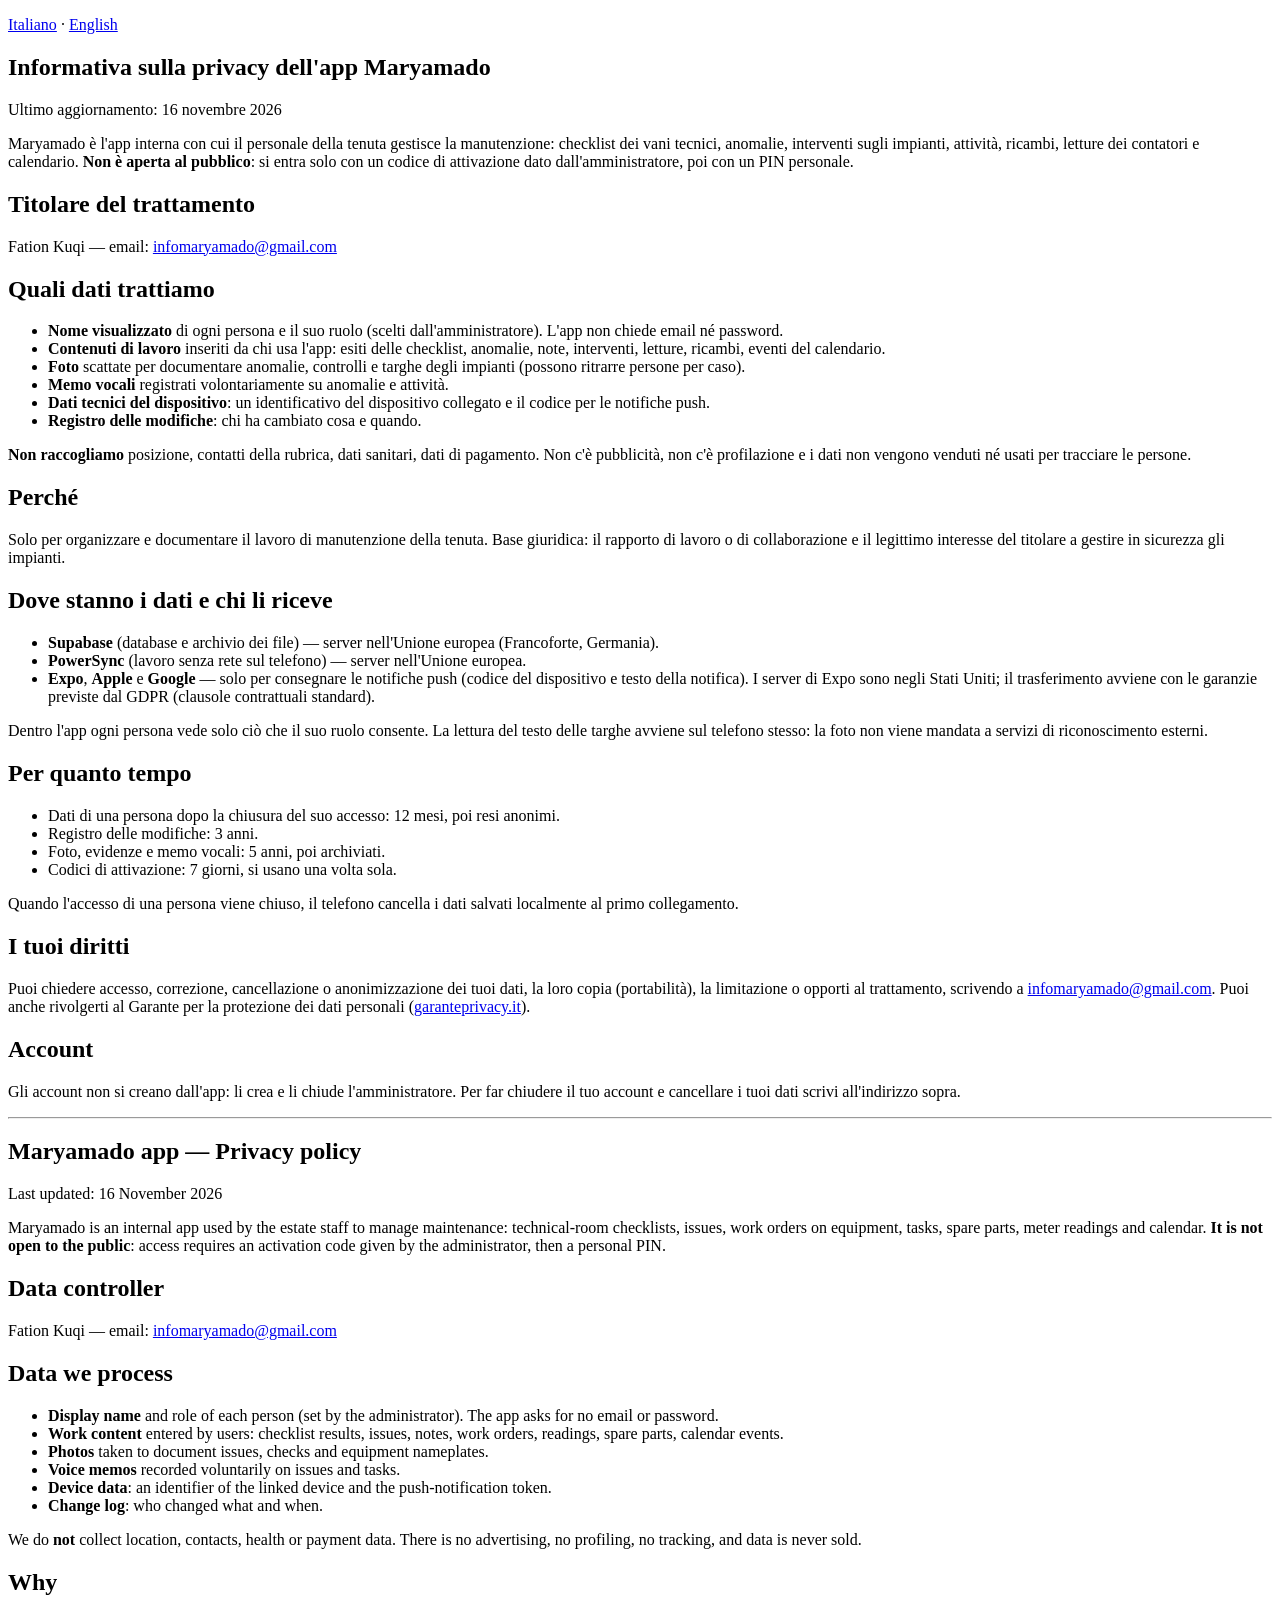
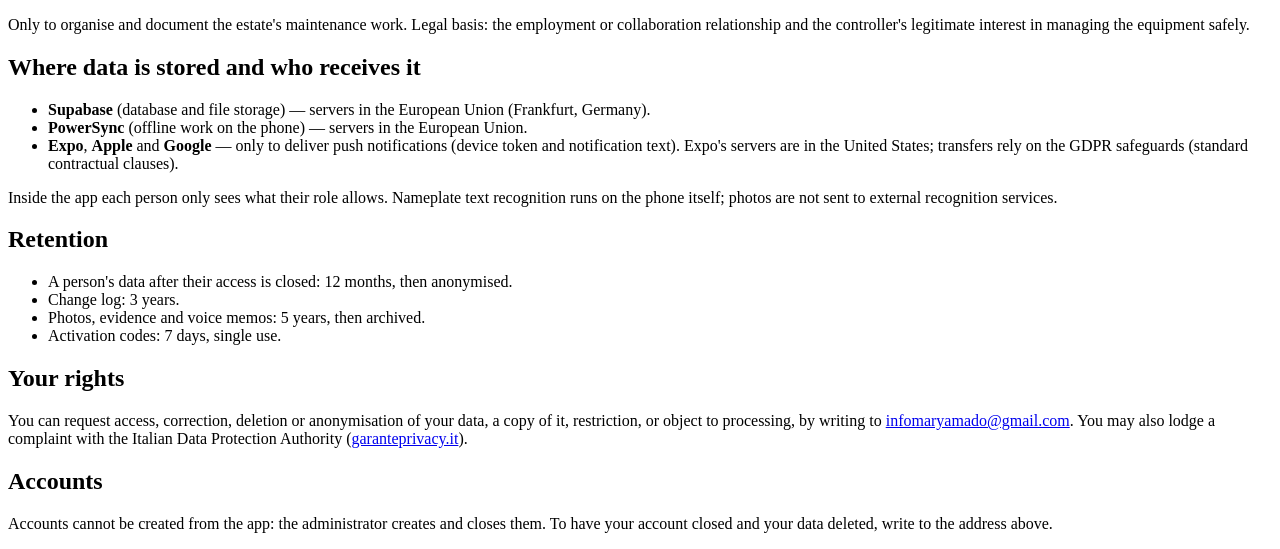
==== privacy.html @ 2108a2eb "Pagina privacy.html" ====
<!doctype html>
<html lang="it">
  <head>
    <meta charset="utf-8" />
    <meta name="viewport" content="width=device-width, initial-scale=1" />
    <title>Maryamado — Informativa sulla privacy / Privacy policy</title>
    <link rel="stylesheet" href="stile.css" />
  </head>
  <body>
    <main>
      <p class="lingue"><a href="#it">Italiano</a> · <a href="#en">English</a></p>

      <section id="it">
        <h1>Informativa sulla privacy dell'app Maryamado</h1>
        <p class="data">Ultimo aggiornamento: 16 novembre 2026</p>

        <p>
          Maryamado è l'app interna con cui il personale della tenuta gestisce la manutenzione:
          checklist dei vani tecnici, anomalie, interventi sugli impianti, attività, ricambi,
          letture dei contatori e calendario. <strong>Non è aperta al pubblico</strong>: si entra
          solo con un codice di attivazione dato dall'amministratore, poi con un PIN personale.
        </p>

        <h2>Titolare del trattamento</h2>
        <p>
          Fation Kuqi — email:
          <a href="mailto:infomaryamado@gmail.com">infomaryamado@gmail.com</a>
        </p>

        <h2>Quali dati trattiamo</h2>
        <ul>
          <li>
            <strong>Nome visualizzato</strong> di ogni persona e il suo ruolo (scelti
            dall'amministratore). L'app non chiede email né password.
          </li>
          <li>
            <strong>Contenuti di lavoro</strong> inseriti da chi usa l'app: esiti delle checklist,
            anomalie, note, interventi, letture, ricambi, eventi del calendario.
          </li>
          <li>
            <strong>Foto</strong> scattate per documentare anomalie, controlli e targhe degli
            impianti (possono ritrarre persone per caso).
          </li>
          <li><strong>Memo vocali</strong> registrati volontariamente su anomalie e attività.</li>
          <li>
            <strong>Dati tecnici del dispositivo</strong>: un identificativo del dispositivo
            collegato e il codice per le notifiche push.
          </li>
          <li><strong>Registro delle modifiche</strong>: chi ha cambiato cosa e quando.</li>
        </ul>
        <p>
          <strong>Non raccogliamo</strong> posizione, contatti della rubrica, dati sanitari, dati di
          pagamento. Non c'è pubblicità, non c'è profilazione e i dati non vengono venduti né usati
          per tracciare le persone.
        </p>

        <h2>Perché</h2>
        <p>
          Solo per organizzare e documentare il lavoro di manutenzione della tenuta. Base giuridica:
          il rapporto di lavoro o di collaborazione e il legittimo interesse del titolare a gestire
          in sicurezza gli impianti.
        </p>

        <h2>Dove stanno i dati e chi li riceve</h2>
        <ul>
          <li>
            <strong>Supabase</strong> (database e archivio dei file) — server nell'Unione europea
            (Francoforte, Germania).
          </li>
          <li>
            <strong>PowerSync</strong> (lavoro senza rete sul telefono) — server nell'Unione
            europea.
          </li>
          <li>
            <strong>Expo</strong>, <strong>Apple</strong> e <strong>Google</strong> — solo per
            consegnare le notifiche push (codice del dispositivo e testo della notifica). I server
            di Expo sono negli Stati Uniti; il trasferimento avviene con le garanzie previste dal
            GDPR (clausole contrattuali standard).
          </li>
        </ul>
        <p>
          Dentro l'app ogni persona vede solo ciò che il suo ruolo consente. La lettura del testo
          delle targhe avviene sul telefono stesso: la foto non viene mandata a servizi di
          riconoscimento esterni.
        </p>

        <h2>Per quanto tempo</h2>
        <ul>
          <li>Dati di una persona dopo la chiusura del suo accesso: 12 mesi, poi resi anonimi.</li>
          <li>Registro delle modifiche: 3 anni.</li>
          <li>Foto, evidenze e memo vocali: 5 anni, poi archiviati.</li>
          <li>Codici di attivazione: 7 giorni, si usano una volta sola.</li>
        </ul>
        <p>
          Quando l'accesso di una persona viene chiuso, il telefono cancella i dati salvati
          localmente al primo collegamento.
        </p>

        <h2>I tuoi diritti</h2>
        <p>
          Puoi chiedere accesso, correzione, cancellazione o anonimizzazione dei tuoi dati, la loro
          copia (portabilità), la limitazione o opporti al trattamento, scrivendo a
          <a href="mailto:infomaryamado@gmail.com">infomaryamado@gmail.com</a>. Puoi anche
          rivolgerti al Garante per la protezione dei dati personali (<a
            href="https://www.garanteprivacy.it"
            >garanteprivacy.it</a
          >).
        </p>

        <h2>Account</h2>
        <p>
          Gli account non si creano dall'app: li crea e li chiude l'amministratore. Per far chiudere
          il tuo account e cancellare i tuoi dati scrivi all'indirizzo sopra.
        </p>
      </section>

      <hr />

      <section id="en">
        <h1>Maryamado app — Privacy policy</h1>
        <p class="data">Last updated: 16 November 2026</p>

        <p>
          Maryamado is an internal app used by the estate staff to manage maintenance:
          technical-room checklists, issues, work orders on equipment, tasks, spare parts, meter
          readings and calendar. <strong>It is not open to the public</strong>: access requires an
          activation code given by the administrator, then a personal PIN.
        </p>

        <h2>Data controller</h2>
        <p>
          Fation Kuqi — email:
          <a href="mailto:infomaryamado@gmail.com">infomaryamado@gmail.com</a>
        </p>

        <h2>Data we process</h2>
        <ul>
          <li>
            <strong>Display name</strong> and role of each person (set by the administrator). The
            app asks for no email or password.
          </li>
          <li>
            <strong>Work content</strong> entered by users: checklist results, issues, notes, work
            orders, readings, spare parts, calendar events.
          </li>
          <li>
            <strong>Photos</strong> taken to document issues, checks and equipment nameplates.
          </li>
          <li><strong>Voice memos</strong> recorded voluntarily on issues and tasks.</li>
          <li>
            <strong>Device data</strong>: an identifier of the linked device and the
            push-notification token.
          </li>
          <li><strong>Change log</strong>: who changed what and when.</li>
        </ul>
        <p>
          We do <strong>not</strong> collect location, contacts, health or payment data. There is no
          advertising, no profiling, no tracking, and data is never sold.
        </p>

        <h2>Why</h2>
        <p>
          Only to organise and document the estate's maintenance work. Legal basis: the employment
          or collaboration relationship and the controller's legitimate interest in managing the
          equipment safely.
        </p>

        <h2>Where data is stored and who receives it</h2>
        <ul>
          <li>
            <strong>Supabase</strong> (database and file storage) — servers in the European Union
            (Frankfurt, Germany).
          </li>
          <li>
            <strong>PowerSync</strong> (offline work on the phone) — servers in the European Union.
          </li>
          <li>
            <strong>Expo</strong>, <strong>Apple</strong> and <strong>Google</strong> — only to
            deliver push notifications (device token and notification text). Expo's servers are in
            the United States; transfers rely on the GDPR safeguards (standard contractual clauses).
          </li>
        </ul>
        <p>
          Inside the app each person only sees what their role allows. Nameplate text recognition
          runs on the phone itself; photos are not sent to external recognition services.
        </p>

        <h2>Retention</h2>
        <ul>
          <li>A person's data after their access is closed: 12 months, then anonymised.</li>
          <li>Change log: 3 years.</li>
          <li>Photos, evidence and voice memos: 5 years, then archived.</li>
          <li>Activation codes: 7 days, single use.</li>
        </ul>

        <h2>Your rights</h2>
        <p>
          You can request access, correction, deletion or anonymisation of your data, a copy of it,
          restriction, or object to processing, by writing to
          <a href="mailto:infomaryamado@gmail.com">infomaryamado@gmail.com</a>. You may also lodge a
          complaint with the Italian Data Protection Authority (<a
            href="https://www.garanteprivacy.it"
            >garanteprivacy.it</a
          >).
        </p>

        <h2>Accounts</h2>
        <p>
          Accounts cannot be created from the app: the administrator creates and closes them. To
          have your account closed and your data deleted, write to the address above.
        </p>
      </section>
    </main>
  </body>
</html>
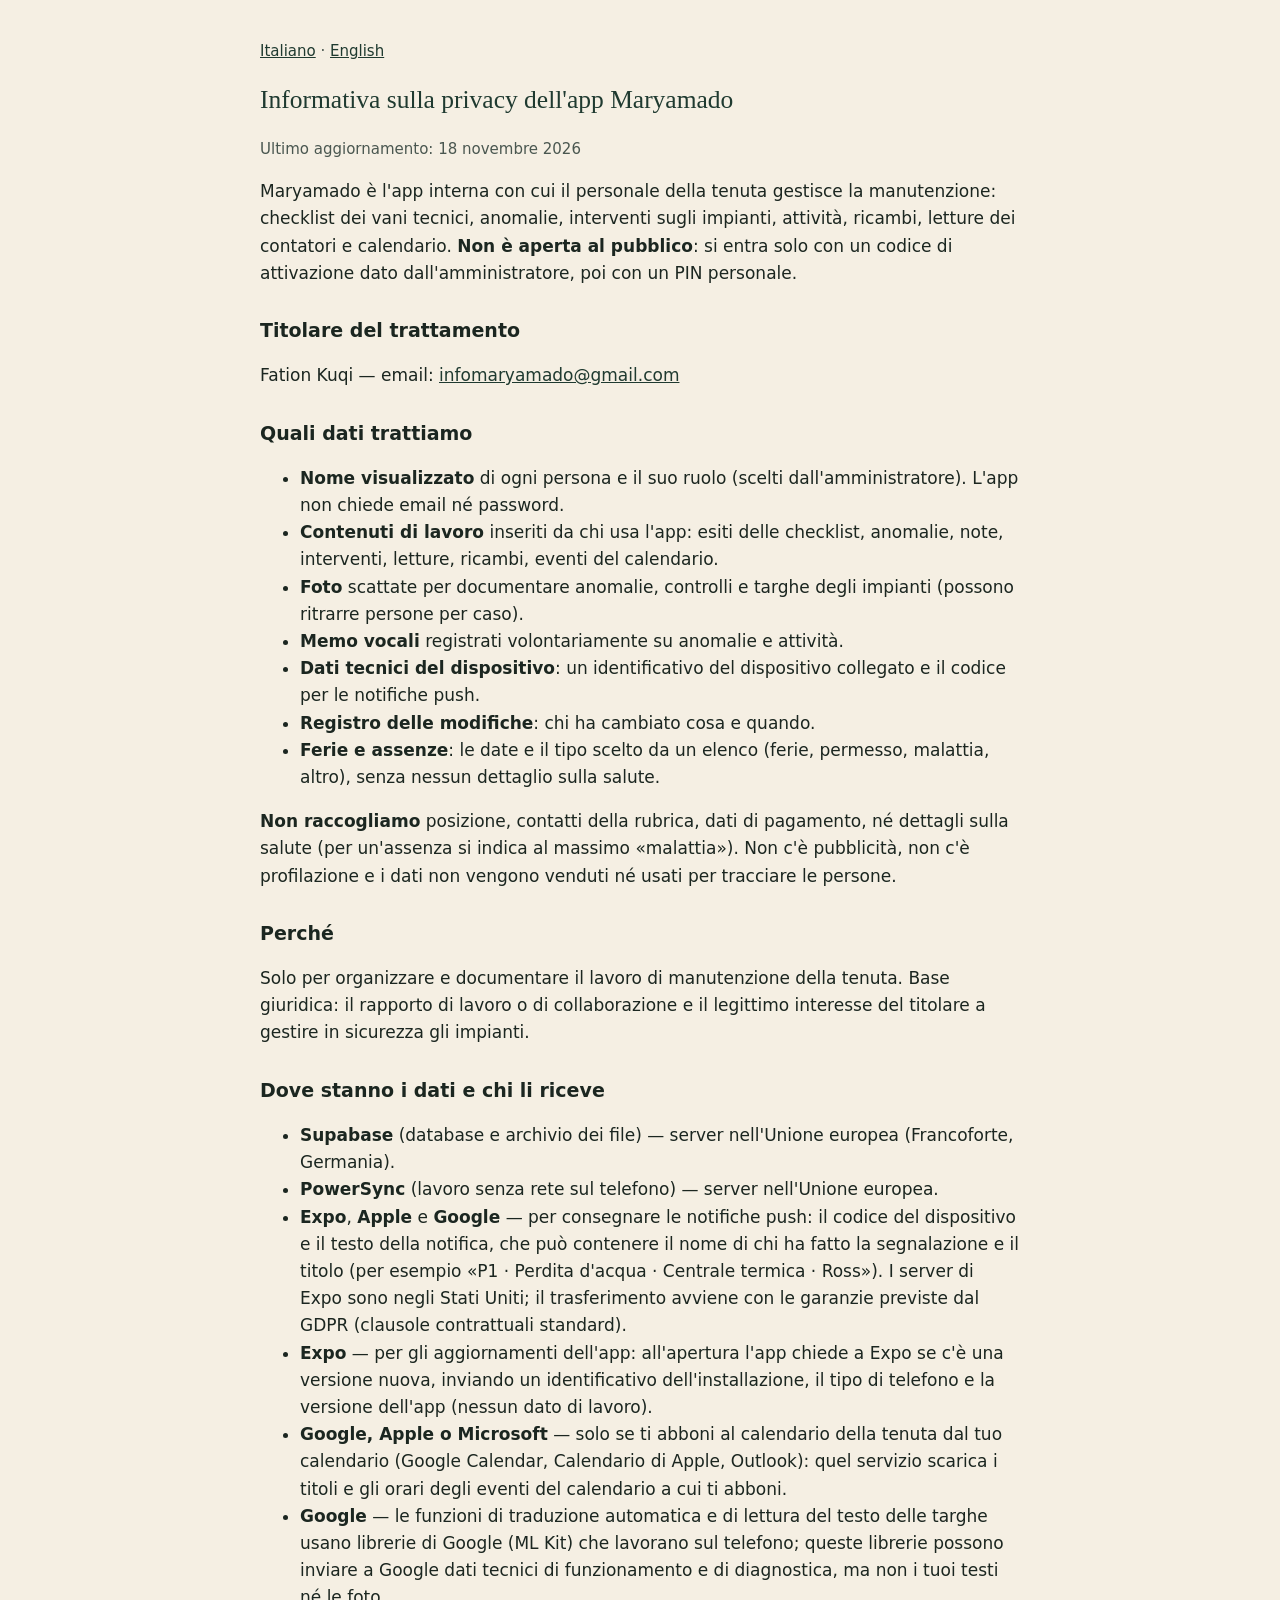
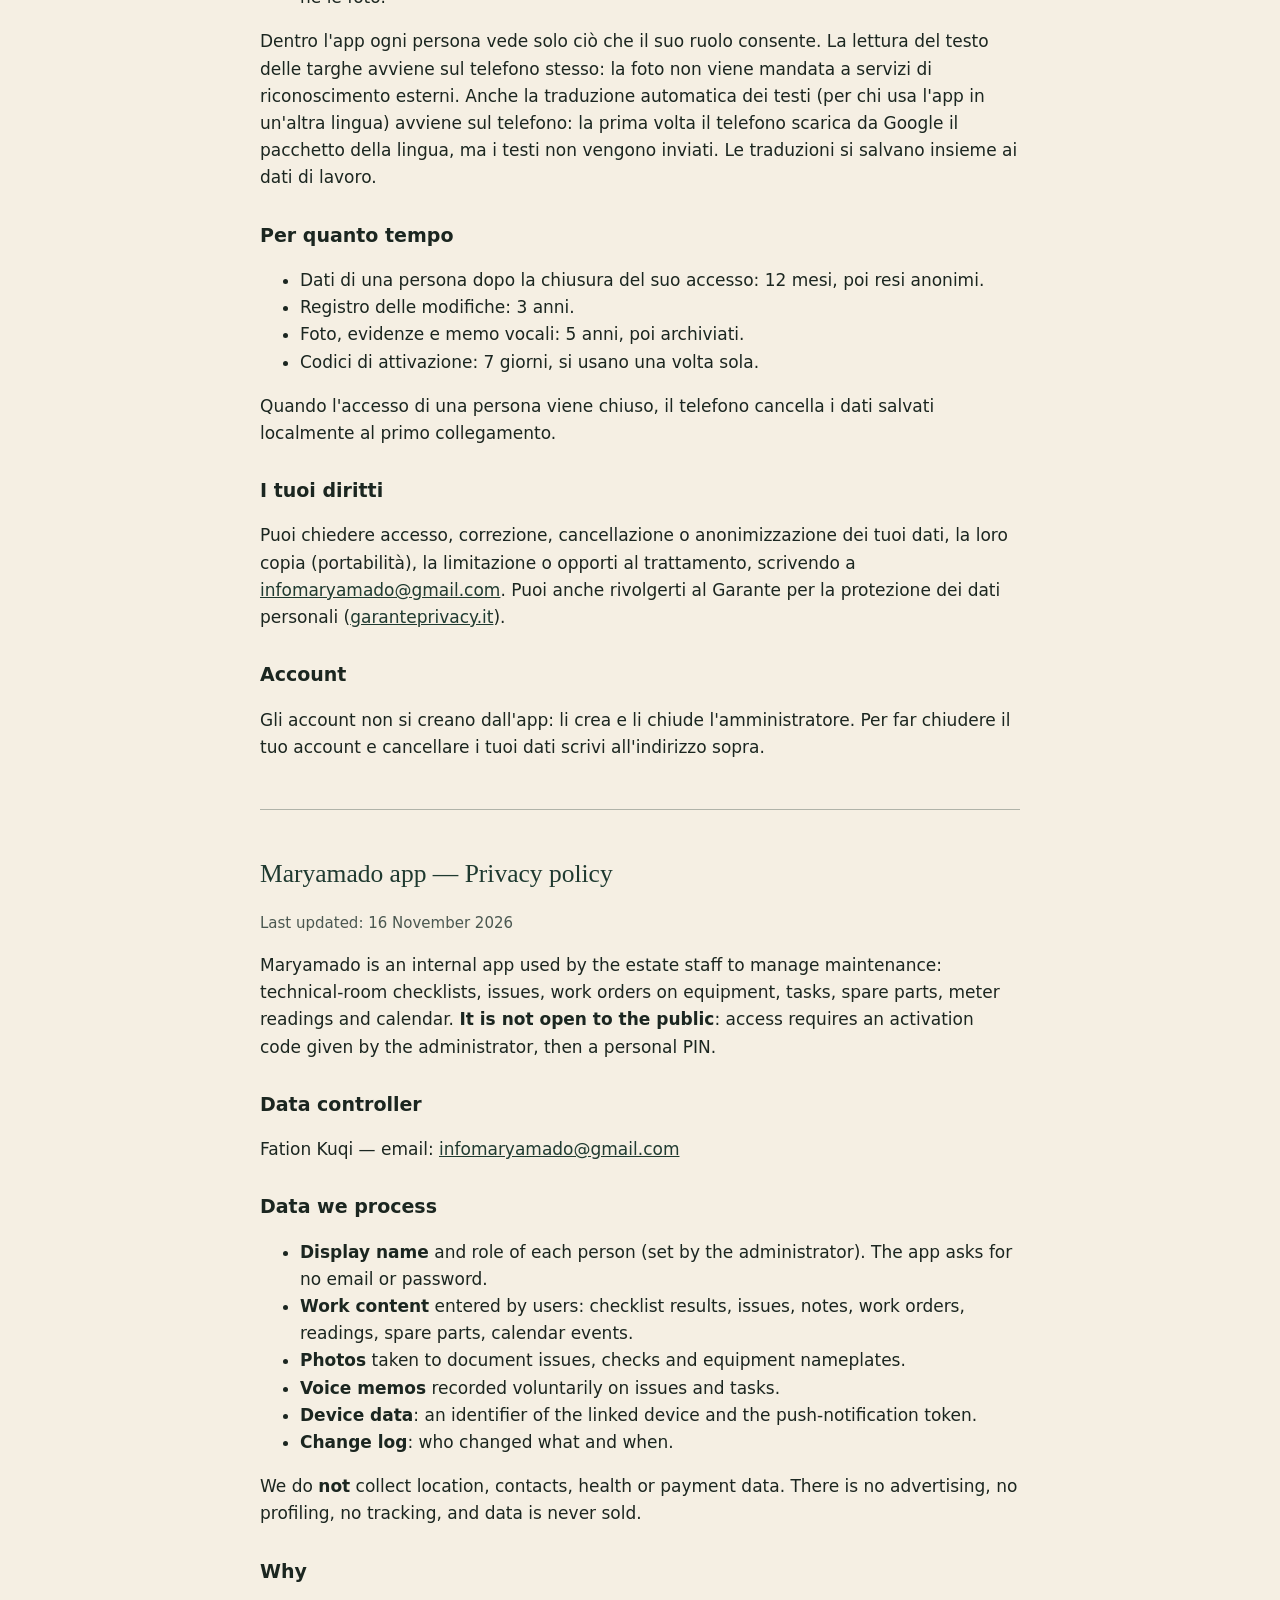
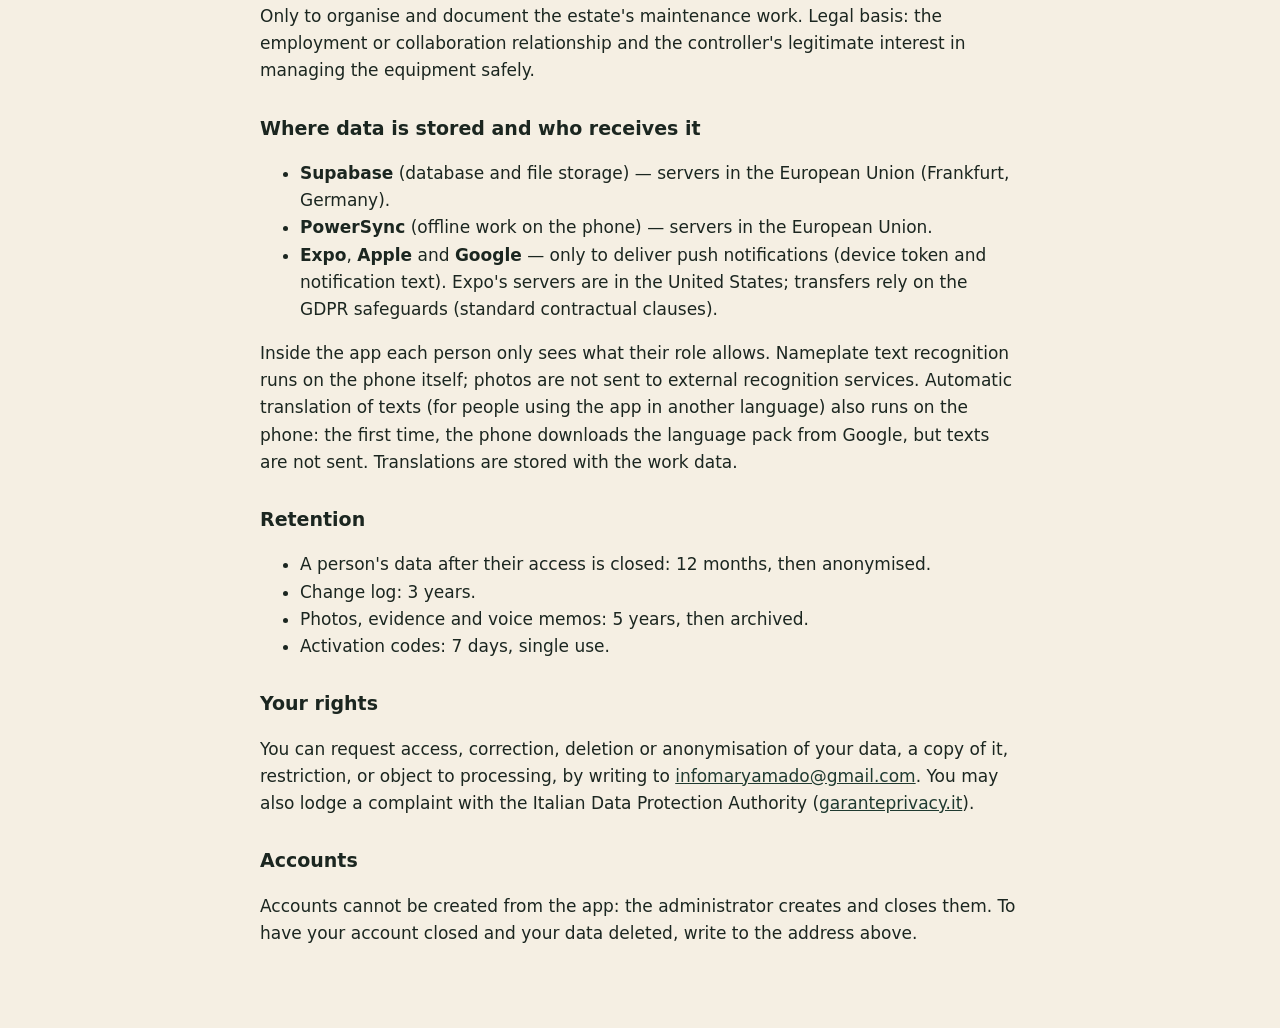
==== commit d7103d88: "Aggiorna privacy.html (informativa del 18 novembre 2026)" ====
--- a/privacy.html
+++ b/privacy.html
@@ -12,7 +12,7 @@
 
       <section id="it">
         <h1>Informativa sulla privacy dell'app Maryamado</h1>
-        <p class="data">Ultimo aggiornamento: 16 novembre 2026</p>
+        <p class="data">Ultimo aggiornamento: 18 novembre 2026</p>
 
         <p>
           Maryamado è l'app interna con cui il personale della tenuta gestisce la manutenzione:
@@ -47,11 +47,16 @@
             collegato e il codice per le notifiche push.
           </li>
           <li><strong>Registro delle modifiche</strong>: chi ha cambiato cosa e quando.</li>
-        </ul>
-        <p>
-          <strong>Non raccogliamo</strong> posizione, contatti della rubrica, dati sanitari, dati di
-          pagamento. Non c'è pubblicità, non c'è profilazione e i dati non vengono venduti né usati
-          per tracciare le persone.
+          <li>
+            <strong>Ferie e assenze</strong>: le date e il tipo scelto da un elenco (ferie,
+            permesso, malattia, altro), senza nessun dettaglio sulla salute.
+          </li>
+        </ul>
+        <p>
+          <strong>Non raccogliamo</strong> posizione, contatti della rubrica, dati di pagamento, né
+          dettagli sulla salute (per un'assenza si indica al massimo «malattia»). Non c'è
+          pubblicità, non c'è profilazione e i dati non vengono venduti né usati per tracciare le
+          persone.
         </p>
 
         <h2>Perché</h2>
@@ -72,16 +77,37 @@
             europea.
           </li>
           <li>
-            <strong>Expo</strong>, <strong>Apple</strong> e <strong>Google</strong> — solo per
-            consegnare le notifiche push (codice del dispositivo e testo della notifica). I server
-            di Expo sono negli Stati Uniti; il trasferimento avviene con le garanzie previste dal
-            GDPR (clausole contrattuali standard).
+            <strong>Expo</strong>, <strong>Apple</strong> e <strong>Google</strong> — per consegnare
+            le notifiche push: il codice del dispositivo e il testo della notifica, che può
+            contenere il nome di chi ha fatto la segnalazione e il titolo (per esempio «P1 · Perdita
+            d'acqua · Centrale termica · Ross»). I server di Expo sono negli Stati Uniti; il
+            trasferimento avviene con le garanzie previste dal GDPR (clausole contrattuali
+            standard).
+          </li>
+          <li>
+            <strong>Expo</strong> — per gli aggiornamenti dell'app: all'apertura l'app chiede a Expo
+            se c'è una versione nuova, inviando un identificativo dell'installazione, il tipo di
+            telefono e la versione dell'app (nessun dato di lavoro).
+          </li>
+          <li>
+            <strong>Google, Apple o Microsoft</strong> — solo se ti abboni al calendario della
+            tenuta dal tuo calendario (Google Calendar, Calendario di Apple, Outlook): quel servizio
+            scarica i titoli e gli orari degli eventi del calendario a cui ti abboni.
+          </li>
+          <li>
+            <strong>Google</strong> — le funzioni di traduzione automatica e di lettura del testo
+            delle targhe usano librerie di Google (ML Kit) che lavorano sul telefono; queste
+            librerie possono inviare a Google dati tecnici di funzionamento e di diagnostica, ma non
+            i tuoi testi né le foto.
           </li>
         </ul>
         <p>
           Dentro l'app ogni persona vede solo ciò che il suo ruolo consente. La lettura del testo
           delle targhe avviene sul telefono stesso: la foto non viene mandata a servizi di
-          riconoscimento esterni.
+          riconoscimento esterni. Anche la traduzione automatica dei testi (per chi usa l'app in
+          un'altra lingua) avviene sul telefono: la prima volta il telefono scarica da Google il
+          pacchetto della lingua, ma i testi non vengono inviati. Le traduzioni si salvano insieme
+          ai dati di lavoro.
         </p>
 
         <h2>Per quanto tempo</h2>
@@ -182,7 +208,10 @@
         </ul>
         <p>
           Inside the app each person only sees what their role allows. Nameplate text recognition
-          runs on the phone itself; photos are not sent to external recognition services.
+          runs on the phone itself; photos are not sent to external recognition services. Automatic
+          translation of texts (for people using the app in another language) also runs on the
+          phone: the first time, the phone downloads the language pack from Google, but texts are
+          not sent. Translations are stored with the work data.
         </p>
 
         <h2>Retention</h2>
--- a/stile.css
+++ b/stile.css
@@ -0,0 +1,54 @@
+:root {
+  --sfondo: #f5efe3;
+  --testo: #1b2620;
+  --verde: #1f3a30;
+  --secondario: #4a5750;
+}
+@media (prefers-color-scheme: dark) {
+  :root {
+    --sfondo: #0e1813;
+    --testo: #f1eadb;
+    --verde: #d9a94e;
+    --secondario: #b9b3a3;
+  }
+}
+body {
+  margin: 0;
+  background: var(--sfondo);
+  color: var(--testo);
+  font:
+    17px/1.6 system-ui,
+    -apple-system,
+    'Segoe UI',
+    Roboto,
+    sans-serif;
+}
+main {
+  max-width: 760px;
+  margin: 0 auto;
+  padding: 24px 16px 64px;
+}
+h1 {
+  font-family: Georgia, 'Times New Roman', serif;
+  color: var(--verde);
+  font-weight: 500;
+  line-height: 1.25;
+}
+h2 {
+  font-size: 19px;
+  margin-top: 28px;
+}
+a {
+  color: var(--verde);
+}
+.lingue,
+.data {
+  color: var(--secondario);
+  font-size: 15px;
+}
+hr {
+  border: 0;
+  border-top: 1px solid var(--secondario);
+  margin: 48px 0;
+  opacity: 0.4;
+}
